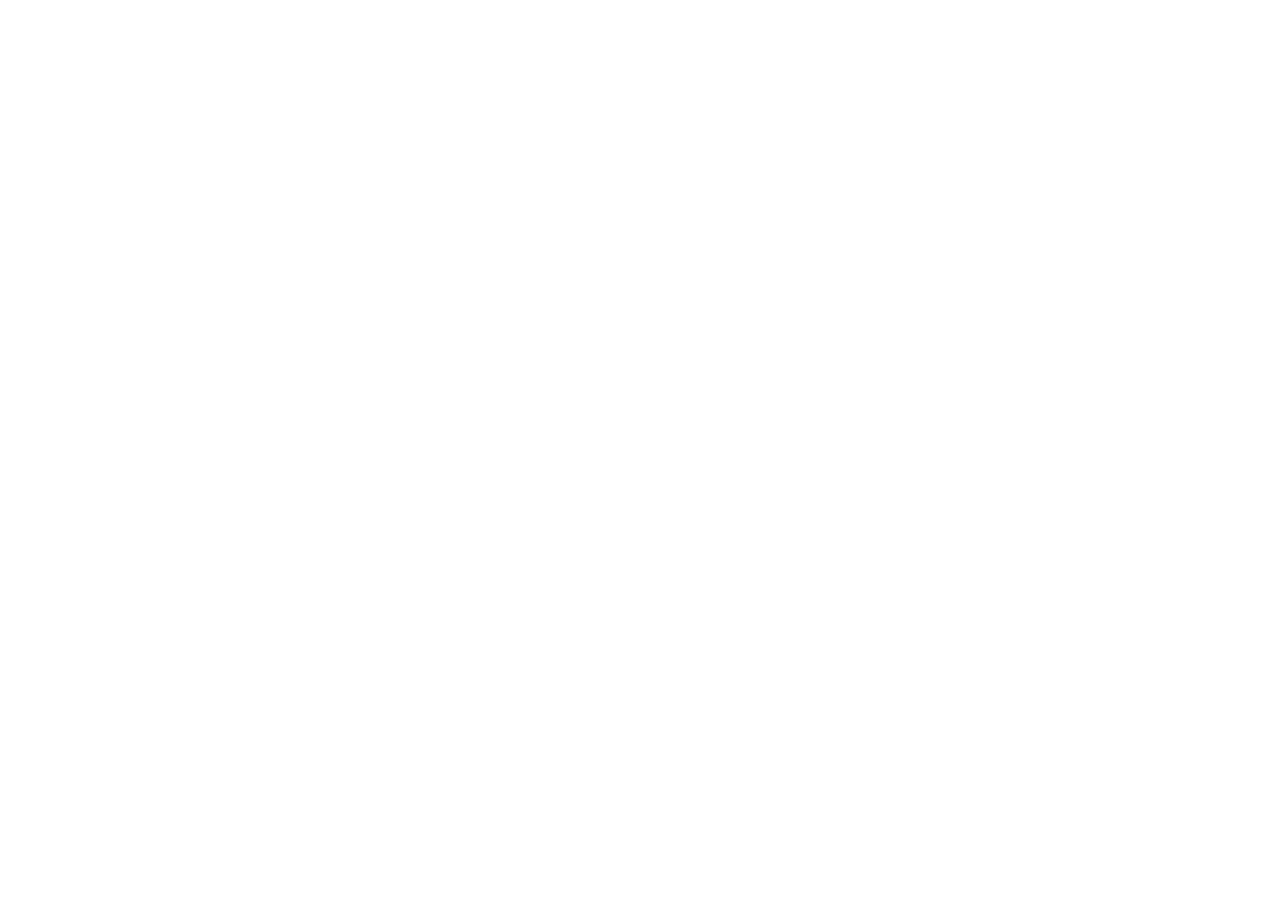
==== index.html @ 9af7d689 "first one !" ====
<!DOCTYPE html>
<html lang="fr">

<head>
    <meta charset="UTF-8">
    <meta name="viewport" content="width=device-width, initial-scale=1.0">
    <link rel="stylesheet" href="styles/style.css">
    <link rel="icon" href="ressources/img/" type="image/x-icon">
    <title>AirBnB</title>
</head>

<body>
    

    
    <script src="app.js" defer></script>
</body>

</html>
---- styles/style.css ----
* {
    box-sizing: border-box;
    margin: 0;
    padding: 0;
    color: #000;
    list-style-type: none;
    text-decoration: none;
    font-family: 'Poppins';
    color: #fff38a
}
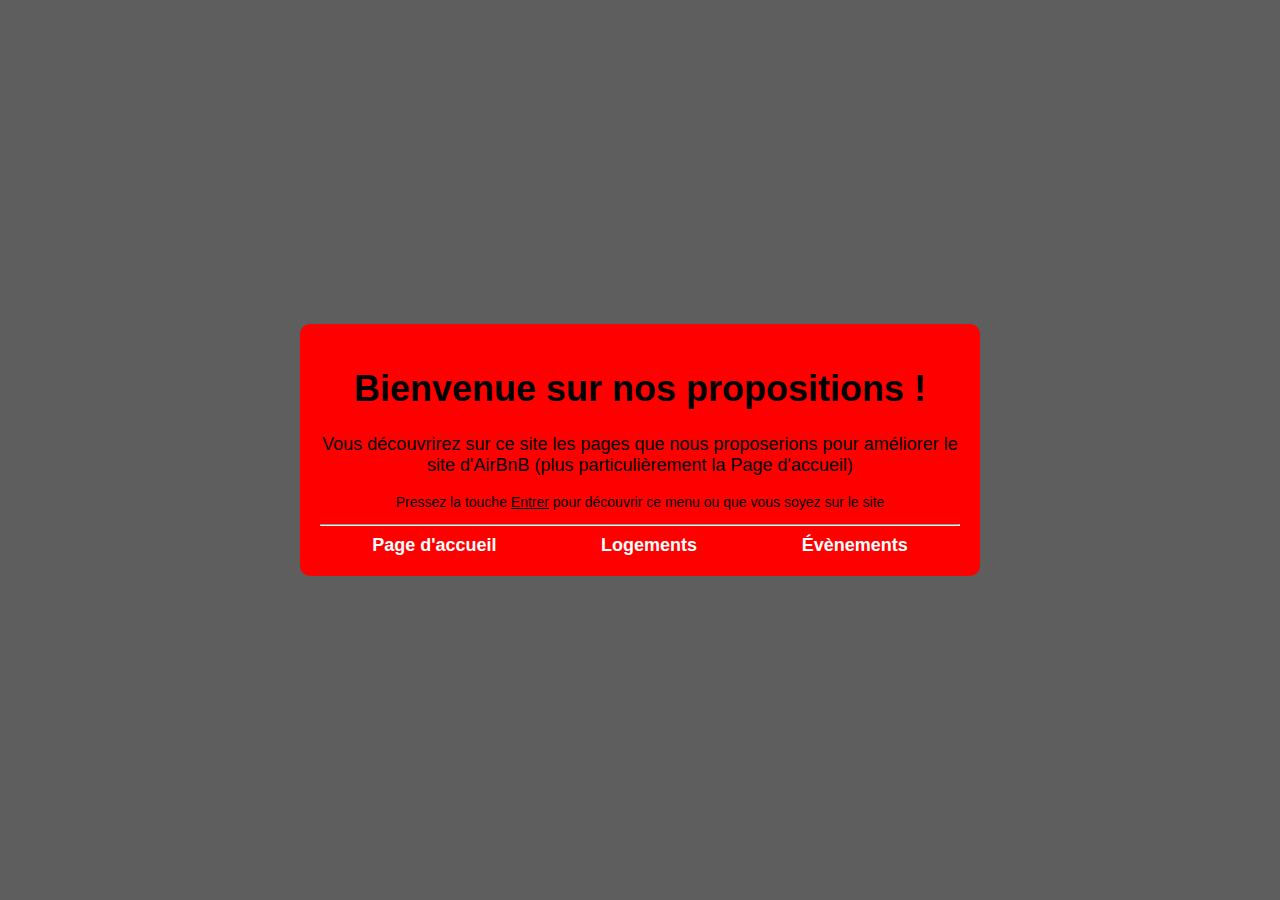
==== commit c14deaf4: "Ajout de la fonctionnalité pour faciliter la navigation" ====
--- a/index.html
+++ b/index.html
@@ -11,8 +11,32 @@
 
 <body>
     
+    
+    <header>
 
+    </header>
+
+    <main>
+
+    </main>
+
+    <footer>
+
+    </footer>
     
+    <div class="explication-site">
+        <div class="expliaction-div">
+            <h1>Bienvenue sur nos propositions !</h1>
+            <p>Vous découvrirez sur ce site les pages que nous proposerions pour améliorer le site d'AirBnB (plus particulièrement la Page d'accueil)</p>
+            <p class="littleText">Pressez la touche <u>Entrer</u> pour découvrir ce menu ou que vous soyez sur le site</p><hr>
+            <div class="row">
+                <a class="explication-lien" href="index.html">Page d'accueil</a>
+                <a class="explication-lien" href="logements.html">Logements</a>
+                <a class="explication-lien" href="evenements.html">Évènements</a>
+            </div>
+                    
+        </div>
+    </div>
     <script src="app.js" defer></script>
 </body>
 
--- a/styles/style.css
+++ b/styles/style.css
@@ -1,10 +1,72 @@
-* {
+/** Explication site **/
+
+.explication-site{
+    width: 100dvw;
+    height: 100dvh;
+    display: flex;
+    flex-direction: row;
+    justify-content: center;
+    align-items: center;
+    background-color: #000000a1;
+}
+
+.expliaction-div{
+    width: 50%;
+    padding: 20px;
+    border-radius: 10px;
+    text-align: center;
+    background-color: red;
+}
+
+.explication-lien{
+    color: #fff;
+    font-weight: bold;
+    text-decoration: none;
+    transition: color 0.3s ease;
+}
+
+.none{
+    display: none;
+}
+
+/** Style récurrents **/
+
+body {
+    width: 100%;
     box-sizing: border-box;
     margin: 0;
     padding: 0;
     color: #000;
     list-style-type: none;
     text-decoration: none;
-    font-family: 'Poppins';
-    color: #fff38a
+    font-family: 'Arial';
+    font-size: 18px;
 }
+
+a{
+    color:#000;
+    text-decoration: none;
+}
+
+.text{
+    font-weight: bold;
+}
+
+.littleText{
+    font-size: 14px;
+    margin-top: 10px;
+}
+
+.row{
+    display: flex;
+    flex-direction: row;
+    justify-content: space-around;
+    align-items: center;
+}
+
+.column{
+    display: flex;
+    flex-direction: column;
+    align-items: center;
+    justify-content: center;
+}
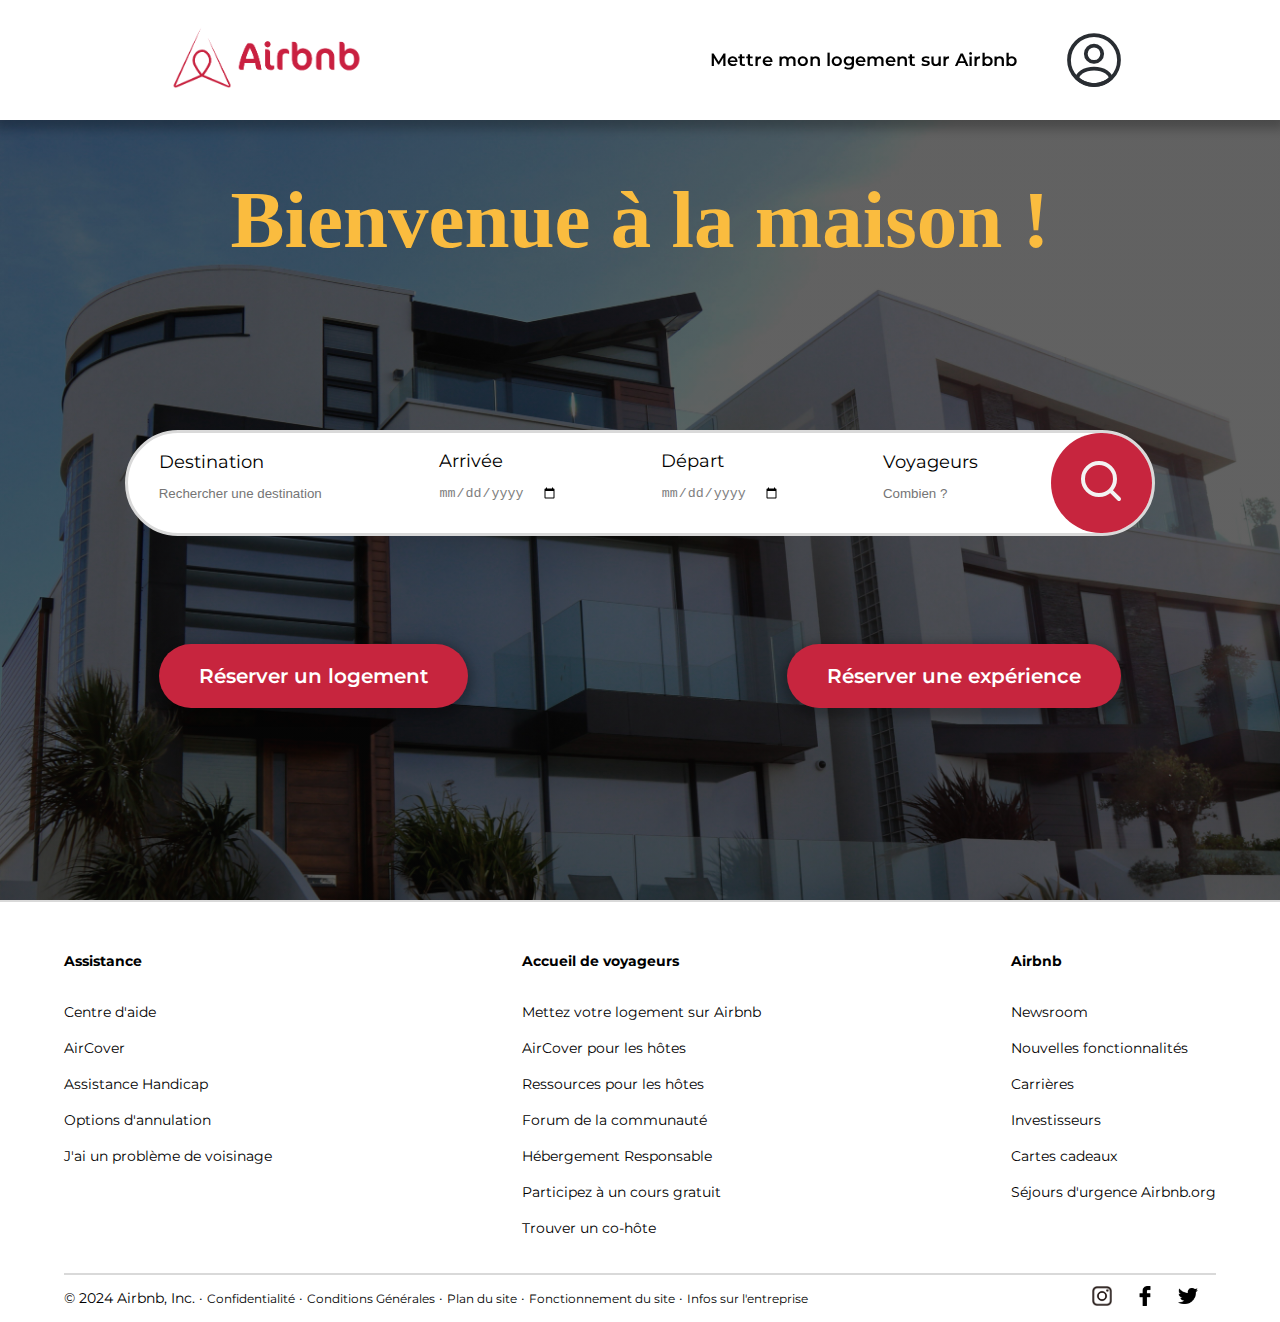
==== commit 70ad6899: "Premier test" ====
--- a/index.html
+++ b/index.html
@@ -4,28 +4,117 @@
 <head>
     <meta charset="UTF-8">
     <meta name="viewport" content="width=device-width, initial-scale=1.0">
+    <link rel="preconnect" href="https://fonts.googleapis.com">
+    <link rel="preconnect" href="https://fonts.gstatic.com" crossorigin>
+    <link href="https://fonts.googleapis.com/css2?family=Montserrat:ital,wght@0,100..900;1,100..900&display=swap" rel="stylesheet">
     <link rel="stylesheet" href="styles/style.css">
-    <link rel="icon" href="ressources/img/" type="image/x-icon">
-    <title>AirBnB</title>
+    <link rel="icon" href="ressources/img/Logo 1.png" type="image/x-icon">
+    <title>Airbnb</title>
 </head>
 
 <body>
     
     
     <header>
-
+        <a href="index.html"><img class="logo-header reveal-4" src="ressources/img/LOGO3.png" alt="Notre logo - Revenir à l'accueil"></a>
+        <div class="profil-header reveal-5">
+            <a class="btn-header" href="#">Mettre mon logement sur Airbnb</a>
+            <div class="div-profil-img ">
+                <img class="profil-img" src="ressources/img/profile-circle.svg" alt="Photo de profil">
+                <div class="popup-profil-pic none">
+                    <div id="popupContent">
+                        <a href="#" class="popup-link">Connexion</a>
+                        <a href="#" class="popup-link">Inscription</a>
+                        <a href="#" class="popup-link">Cartes Cadeaux</a>
+                        <a href="#" class="popup-link">Mettre mon logement sur Airbnb</a>
+                        <a href="#" class="popup-link">Créer une expérience</a>
+                        <a href="#" class="popup-link">Centre d'aide</a>
+                    </div>
+                </div>
+            </div>
+        </div>
     </header>
 
     <main>
 
+        <section class="hero">
+            <h1 class="hero-title reveal-1">Bienvenue à la maison !</h1>
+            <form class="hero-search reveal-2" action="">
+                <div class="hero-search-left">
+                    <div class="hero-div">
+                        <label for="destination">Destination</label>
+                        <input type="text" name="destination" class="hero-input" placeholder="Rechercher une destination">
+                    </div>
+                    <div class="hero-div">
+                        <label for="date-arrivee">Arrivée</label>
+                        <input type="date" placeholder="Quand ?" name="date-arrivee" class="hero-input">
+                    </div>
+                    <div class="hero-div">
+                        <label for="date-depart">Départ</label>
+                        <input type="date" name="date-depart" class="hero-input">
+                    </div>
+                    <div class="hero-div">
+                        <label for="nb-personnes">Voyageurs</label>
+                        <input type="number" placeholder="Combien ?" name="nb-personnes" class="hero-input" min="1" max="10">
+                    </div>
+                </div>
+                <div class="hero-search-right">
+                    <button type="submit" class="hero-submit"><img class="hero-submit-img" src="ressources/img/Search.svg" alt="Faire une recherche"></button>
+                </div>
+            </form>
+            <div class="hero-btns reveal-3">
+                <a class="hero-btn" href="logements.html">Réserver un logement</a>
+                <a class="hero-btn" href="experiences.html">Réserver une expérience</a>
+            </div>
+        </section>
+
     </main>
 
     <footer>
-
+        <div class="footer-top">
+            <div class="footer-top-div">
+                <h3 class="footer-title">Assistance</h3>
+                <a href="" class="footer-link">Centre d'aide</a>
+                <a href="" class="footer-link">AirCover</a>
+                <a href="" class="footer-link">Assistance Handicap</a>
+                <a href="" class="footer-link">Options d'annulation</a>
+                <a href="" class="footer-link">J'ai un problème de voisinage</a>
+            </div>
+            <div class="footer-top-div">
+                <h3 class="footer-title">Accueil de voyageurs</h3>
+                <a href="" class="footer-link">Mettez votre logement sur Airbnb</a>
+                <a href="" class="footer-link">AirCover pour les hôtes</a>
+                <a href="" class="footer-link">Ressources pour les hôtes</a>
+                <a href="" class="footer-link">Forum de la communauté</a>
+                <a href="" class="footer-link">Hébergement Responsable</a>
+                <a href="" class="footer-link">Participez à un cours gratuit</a>
+                <a href="" class="footer-link">Trouver un co-hôte</a>
+            </div>
+            <div class="footer-top-div">
+                <h3 class="footer-title">Airbnb</h3>
+                <a href="" class="footer-link">Newsroom</a>
+                <a href="" class="footer-link">Nouvelles fonctionnalités</a>
+                <a href="" class="footer-link">Carrières</a>
+                <a href="" class="footer-link">Investisseurs</a>
+                <a href="" class="footer-link">Cartes cadeaux</a>
+                <a href="" class="footer-link">Séjours d'urgence Airbnb.org</a>
+            </div>
+        </div>
+        <div class="footer-bottom">
+            <div class="footer-bottom-left">
+                <p class="footer-link">© 2024 Airbnb, Inc. · <a class="footer-link" href="">Confidentialité</a> · <a class="footer-link" href="">Conditions Générales</a> · <a class="footer-link" href="">Plan du site</a> · <a class="footer-link" href="">Fonctionnement du site</a> · <a class="footer-link" href="">Infos sur l'entreprise</a></p>
+            </div>
+            <div class="footer-bottom-right">
+                <a href="" class="footer-social-link"><img class="footer-social-link-img" src="ressources/img/instagram.png" alt="Voir notre Instagram"></a>
+                <a href="" class="footer-social-link"><img class="footer-social-link-img" src="ressources/img/facebook.png" alt="Voir notre Facebook"></a>
+                <a href="" class="footer-social-link"><img class="footer-social-link-img" src="ressources/img/twitter.png" alt="Voir notre Twitter"></a>
+            </div>
+        </div>
     </footer>
     
-    <div class="explication-site">
+    <div class="explication-site none">
         <div class="expliaction-div">
+            <button class="explication-btn" onclick="toggleExplication()">Fermer ╳ </button>
             <h1>Bienvenue sur nos propositions !</h1>
             <p>Vous découvrirez sur ce site les pages que nous proposerions pour améliorer le site d'AirBnB (plus particulièrement la Page d'accueil)</p>
             <p class="littleText">Pressez la touche <u>Entrer</u> pour découvrir ce menu ou que vous soyez sur le site</p><hr>
@@ -33,8 +122,8 @@
                 <a class="explication-lien" href="index.html">Page d'accueil</a>
                 <a class="explication-lien" href="logements.html">Logements</a>
                 <a class="explication-lien" href="evenements.html">Évènements</a>
-            </div>
-                    
+            </div>   
+            
         </div>
     </div>
     <script src="app.js" defer></script>
--- a/styles/style.css
+++ b/styles/style.css
@@ -1,6 +1,17 @@
+/** Police **/
+
+@font-face {
+    font-family: 'Cocon';
+    src: url('../ressources/font/CoconRegularFont.otf') format('otf'),
+         url('../ressources/font/CoconRegularFont.otf') format('otf');
+}
+
+
 /** Explication site **/
 
 .explication-site{
+    z-index:1000;
+    overflow: hidden;
     width: 100dvw;
     height: 100dvh;
     display: flex;
@@ -11,8 +22,12 @@
 }
 
 .expliaction-div{
+    display: flex;
+    flex-direction: column;
+    justify-content: center;
+    align-items: center;
     width: 50%;
-    padding: 20px;
+    padding: 2em;
     border-radius: 10px;
     text-align: center;
     background-color: red;
@@ -23,6 +38,15 @@
     font-weight: bold;
     text-decoration: none;
     transition: color 0.3s ease;
+}
+
+.explication-btn{
+    align-self: flex-end;
+    background-color: #00000000;
+    box-shadow: none;
+    border: none;
+    font-size: 20px;
+    cursor: pointer;
 }
 
 .none{
@@ -39,7 +63,7 @@
     color: #000;
     list-style-type: none;
     text-decoration: none;
-    font-family: 'Arial';
+    font-family: 'Montserrat', sans-serif;
     font-size: 18px;
 }
 
@@ -70,3 +94,358 @@
     align-items: center;
     justify-content: center;
 }
+
+
+/** Header **/
+
+header{
+    position: sticky;
+    top:0;
+    width: 100%;
+    height: 120px;
+    background-color: #fff;
+    display: flex;
+    flex-direction: row;
+    justify-content: space-around;
+    align-items: center;
+    box-shadow: 0px 4px 10px 5px #00000040;
+}
+
+.logo-header{
+    width: 220px;
+}
+
+.profil-header{
+    display: flex;
+    justify-content: flex-start;
+    align-items: center;
+    gap: 2vw;
+}
+
+.div-profil-img{
+    display: flex;
+    flex-direction: column;
+    justify-content: flex-start;
+    align-items: flex-end;
+}
+
+.profil-img{
+    width: 60px;
+    height: 60px;
+    position: relative;
+    cursor: pointer;
+}
+
+#popupContent{
+    position: absolute;
+    background-color: #fff;
+    border-radius: 10px;
+    box-shadow: 0px 4px 10px 5px #00000040;
+    transform: translate(-100%, 10%);
+    width: 350px;
+    display: flex;
+    flex-direction: column;
+    justify-content: center;
+    align-items: flex-start;
+}
+
+.popup-link{
+    color: #4f4f4f;
+    font-weight: 600;
+    text-decoration: none;
+    padding: 0.9em 0.7em;
+    width: 100%;
+}
+
+.popup-link:hover{
+    text-decoration: underline;
+}
+
+.btn-header{
+    font-weight: 600;
+    border-radius: 500px;
+    padding: 0.9em 1.2em;
+    transition: 0.1s ease-in-out;
+}
+
+.btn-header:hover{
+    background-color: #c8c8c846;
+}
+
+/** Animation Reveal **/
+
+[class*='reveal-']{
+    opacity: 0;
+}
+
+.reveal-visible{
+    opacity: 1;
+    transition: all 0.5s ease-in-out;
+}
+
+.reveal-2{
+    transition-delay: .15s;
+}
+
+.reveal-3{
+    transition-delay: .3s;
+}
+
+.reveal-4{
+    transition-delay: .45s;
+}
+
+.reveal-5{
+    transition-delay: .6s;
+}
+
+.reveal-6{
+    transition-delay: .75s;
+}
+/** Hero **/
+
+.hero{
+    background-image: linear-gradient(#070707a2, #070707a2), url('../ressources/img/pexels-expect-best-79873-323780.jpg');
+    background-size: cover;
+    background-position: center;
+    height: calc(100dvh - 120px);
+    display: flex;
+    flex-direction: column;
+    justify-content: flex-start;
+    gap: 6em;
+    align-items: center;
+}
+
+.hero-title{
+    color: #fabc3f;
+    font-size: 4.5em;
+    font-weight: bold;
+    text-align: center;
+    font-family: 'Cocon';
+}
+
+.hero-btns{
+    width: 100%;
+    display: flex;
+    justify-content: space-around;
+}
+
+.hero-btn{
+    font-size: 20px;
+    text-align: center;
+    background-color: #C7253E;
+    border-radius: 500px;
+    color: #fff;
+    font-weight: 600;
+    padding: 1em 2em;
+    border-radius: 50px;
+    box-shadow: 0 4px 10px 5px #00000040;
+}
+
+.hero-search{
+    background-color: #fff;
+    height:100px;
+    border-radius: 500px;
+    border: 3px solid #d9d9d9;
+    width: 80dvw;
+    display: flex;
+    justify-content: space-between;
+    align-items: center;
+}
+
+.hero-search-left{
+    margin-left: 3%;
+    width: 80%;
+    display: flex;
+    align-items: center;
+    justify-content: space-between;
+}
+
+.hero-submit{
+    background-color: #C7253E;
+    color: #fff;
+    border-radius: 50px;
+    padding: 1em 2em;
+    font-weight: 600;
+    border: none;
+    height: 100px;
+    cursor: pointer;
+}
+
+.hero-div{
+    display: flex;
+    flex-direction: column;
+    justify-content: center;
+    align-items: flex-start;
+}
+
+.hero-input{
+    color: grey;
+    padding: 1em 0;
+    border: none;
+    background-color: #00000000;
+}
+
+input[type='number']{
+    width: 100%;
+}
+.hero-input:focus{
+    outline: none;
+}
+
+
+/** Footer **/
+
+footer{
+    display: flex;
+    flex-direction: column;
+    align-items: center;
+    width: 100%;
+    border-top: 2px solid #d9d9d9;
+}
+
+.footer-bottom{
+    width: 90%;
+    border-top: 2px solid #d9d9d9;
+    display: flex;
+    flex-direction: row;
+    justify-content: space-between;
+    align-items: center;
+}
+
+.footer-top{
+    width: 90%;
+    display: flex;
+    justify-content: space-between;
+    align-items: flex-start;
+    gap: 2em;
+    padding: 2em 0;
+}
+
+.footer-top-div{
+    display: flex;
+    flex-direction: column;
+    justify-content: center;
+    align-items: flex-start;
+    gap: 1em;
+}
+
+.footer-title{
+    font-size: 0.8em;
+    font-weight: 700;
+    color: #000;
+}
+
+.footer-link{
+    font-size:0.8em;
+    text-decoration: none;
+}
+
+.footer-link:hover{
+    text-decoration:underline ;
+}
+
+.footer-social-link-img{
+    width: 20px;
+    height: 20px;
+    margin-right: 1em;
+}
+
+@media (max-width: 767px) {
+
+    /** Header **/
+
+    #popupContent{
+        position: absolute;
+        left: 50%;
+        transform: translateX(-50%);
+        background-color: #fff;
+        width: 90%;
+    }
+    
+    
+    .btn-header{
+        display:none;
+    }
+
+    /** Hero **/
+
+    .hero{
+        flex-direction: column;
+        justify-content: center;
+        gap: 6em;
+    }
+
+    .hero-title{
+        color: #fabc3f;
+        font-size: 2em;
+        font-weight: bold;
+        text-align: center;
+        font-family: 'Cocon';
+    }
+
+    .hero-btns{
+        flex-direction: column;
+        gap: 5vh;
+    }
+
+    .hero-btn{
+        width: 65%;
+        margin: auto;
+    }
+
+    .hero-search{
+        display: none;
+        
+    }
+
+    .hero-div{
+        display: flex;
+        flex-direction: column;
+        justify-content: center;
+        align-items: flex-start;
+    }
+
+    .hero-input{
+        color: grey;
+        padding: 1em 0;
+        border: none;
+        background-color: #00000000;
+    }
+
+    input[type='number']{
+        width: 100%;
+    }
+    .hero-input:focus{
+        outline: none;
+    }
+
+    /** Footer **/
+
+    footer{
+        display: flex;
+        flex-direction: column;
+        align-items: center;
+        width: 100%;
+        border-top: 2px solid #d9d9d9;
+    }
+
+    .footer-bottom{
+        width: 90%;
+        padding: 1em;
+        flex-direction: column-reverse;
+        justify-content: space-between;
+        align-items: center;
+    }
+
+    .footer-top{
+        width: 90%;
+        display: flex;
+        justify-content: space-around;
+        align-items: flex-start;
+        gap: 1em;
+        padding: 2em 0;
+    }
+
+
+}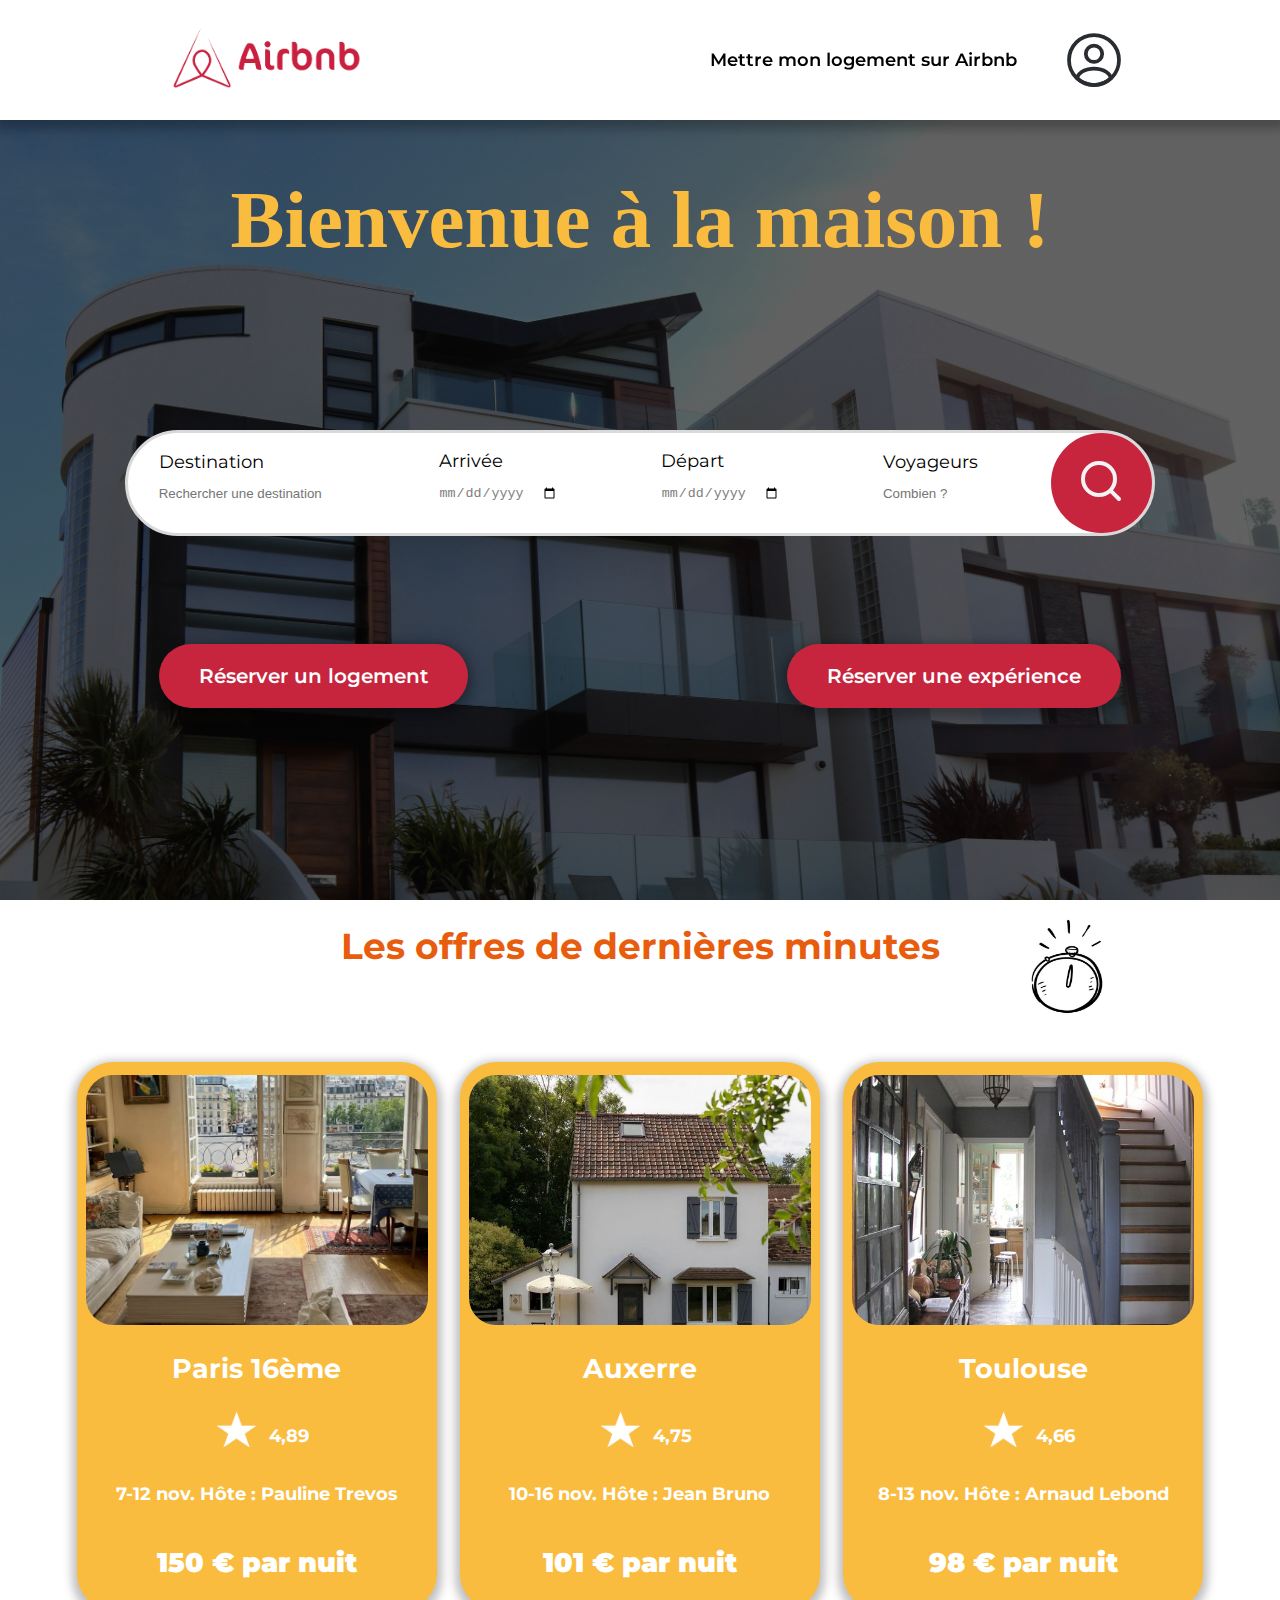
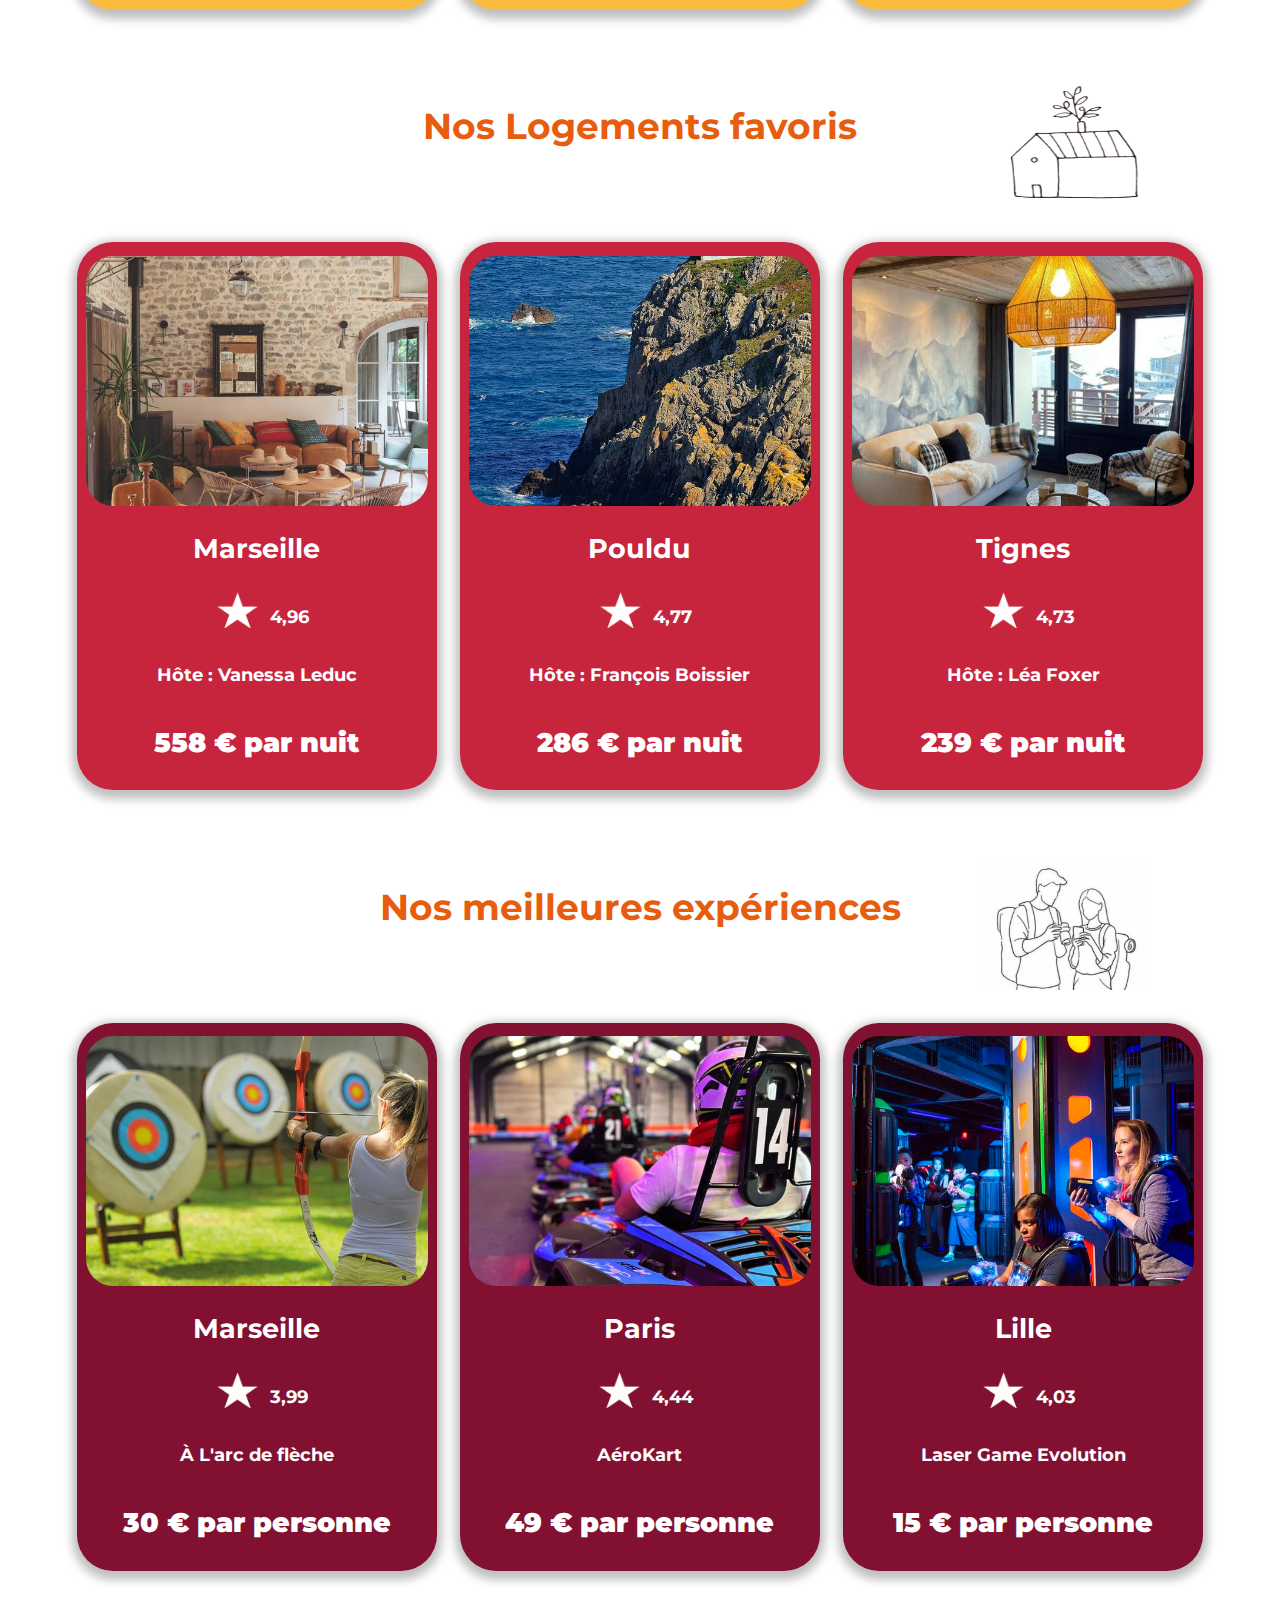
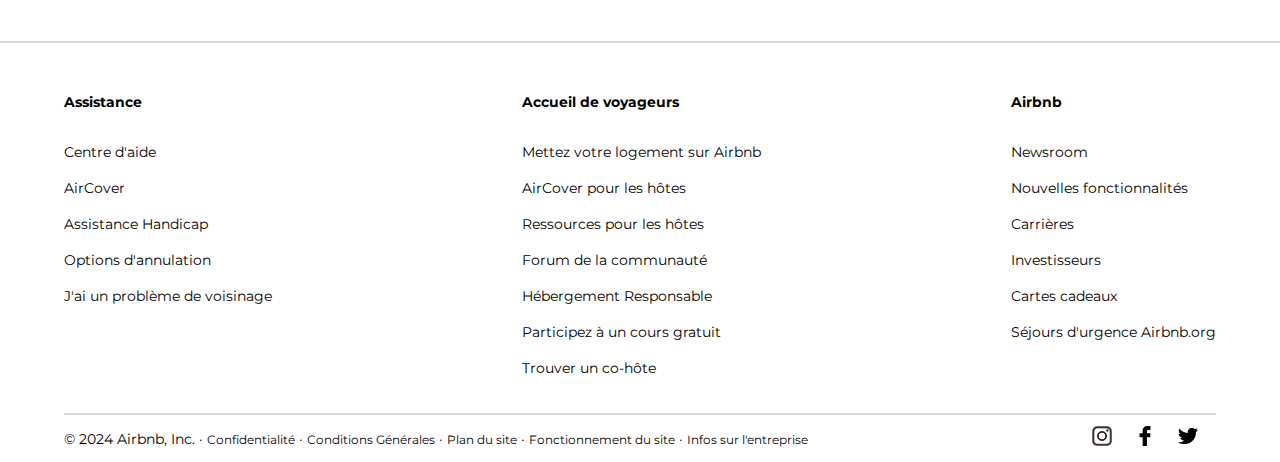
==== commit 5f8ce69b: "Premier test" ====
--- a/index.html
+++ b/index.html
@@ -8,12 +8,12 @@
     <link rel="preconnect" href="https://fonts.gstatic.com" crossorigin>
     <link href="https://fonts.googleapis.com/css2?family=Montserrat:ital,wght@0,100..900;1,100..900&display=swap" rel="stylesheet">
     <link rel="stylesheet" href="styles/style.css">
+    <link rel="stylesheet" href="styles/logements.css">
     <link rel="icon" href="ressources/img/Logo 1.png" type="image/x-icon">
     <title>Airbnb</title>
 </head>
 
 <body>
-    
     
     <header>
         <a href="index.html"><img class="logo-header reveal-4" src="ressources/img/LOGO3.png" alt="Notre logo - Revenir à l'accueil"></a>
@@ -68,6 +68,129 @@
             </div>
         </section>
 
+        <div class="imagetitre">
+            <h1 class="titre">Les offres de dernières minutes </h1>
+            <img class="imagetitre2" src="photos index/logotexte1.jpg" height="150" width="170px"> 
+        </div>
+        <div class="boxes">
+            <div class="box bg-y">
+                <img class="Imagebox" src="photos index/image 1.1jpg.jpg" alt="ImageAppartementairbnbparis1" height="250px"
+                    width="300px">
+                    <h2 class="texte">Paris 16ème</h2>
+                    <div class="etoile">
+                        <img src="photos index/etoile.png" height="40px" width="65px">
+                        <p class="texte"><b> 4,89</b></p>
+                    </div>
+                    <p class="texte"><b>7-12 nov. Hôte : Pauline Trevos</b></p>
+                    <h2 class="texte"><b>150 € par nuit</b></h2>
+            </div>
+            <div class="box bg-y">
+                <img class="Imagebox" src="photos index/image 2.1.jpg" alt="Imagemaisonairbnbauxerre1" height="250px"
+                    width="300px">
+                <h2 class="texte">Auxerre</h2>
+                <div class="etoile">
+                    <img class="etoile" src="photos index/etoile.png" height="40px" width="65px">
+                    <p class="texte"><b>4,75</b></p>
+                </div>
+                <p class="texte"><b>10-16 nov. Hôte : Jean Bruno</b></p>
+                <h2 class="texte"><b>101 € par nuit</b></h2>
+            </div>
+            <div class="box bg-y">
+                <img class="Imagebox" src="photos index/image 3.1.jpg" alt="Imagemaisonairbnbtoulouse1" height="250px"
+                    width="300px">
+                <h2 class="texte">Toulouse</h2>
+                <div class="etoile">
+                    <img class="etoile" src="photos index/etoile.png" height="40px" width="65px">
+                    <p class="texte"><b>4,66</b></p>
+                </div>
+                <p class="texte"><b>8-13 nov. Hôte : Arnaud Lebond</b></p>
+                <h2 class="texte"><b>98 € par nuit</b></h2>
+            </div>
+        </div>
+    
+        <div class="imagetitre">
+            <h1 class="titre">Nos Logements favoris </h1>
+            <img class="imagetitre2" src="photos logements/illustrationlogement.png" height="130" width="170px"> 
+        </div>
+    
+        <div class="boxes">
+            <div class="box bg-r">
+                <img class="Imagebox" src="photos index/Image 4.1.jpg" alt="Imagevillamarseille1" height="250px"
+                    width="300px">
+                    <h2 class="texte">Marseille</h2>
+                    <div class="etoile">
+                        <img src="photos index/etoile.png" height="40px" width="65px">
+                        <p class="texte"><b> 4,96</b></p>
+                    </div>
+                    <p class="texte"><b>Hôte : Vanessa Leduc </b></p>
+                    <h2 class="texte"><b>558 € par nuit</b></h2>
+            </div>
+            <div class="box bg-r">
+                <img class="Imagebox" src="photos index/image 5.1.jpg" alt="Imagemaisonpouldu1" height="250px"
+                    width="300px">
+                <h2 class="texte">Pouldu</h2>
+                <div class="etoile">
+                    <img class="etoile" src="photos index/etoile.png" height="40px" width="65px">
+                    <p class="texte"><b>4,77</b></p>
+                </div>
+                <p class="texte"><b>Hôte : François Boissier</b></p>
+                <h2 class="texte"><b>286 € par nuit</b></h2>
+            </div>
+            <div class="box bg-r">
+                <img class="Imagebox" src="photos index/image 6.1.jpg" alt="Imageappartementtignes1" height="250px"
+                    width="300px">
+                <h2 class="texte">Tignes</h2>
+                <div class="etoile">
+                    <img class="etoile" src="photos index/etoile.png" height="40px" width="65px">
+                    <p class="texte"><b>4,73</b></p>
+                </div>
+                <p class="texte"><b>Hôte : Léa Foxer</b></p>
+                <h2 class="texte"><b>239 € par nuit</b></h2>
+            </div>
+        </div>
+        
+        <div class="imagetitre">
+            <h1 class="titre">Nos meilleures expériences  </h1>
+            <img class="imagetitre2" src="photos logements/photoexperience.png" height="130" width="170px"> 
+        </div>
+        
+        <div class="boxes">
+            <div class="box bg-p">
+                <img class="Imagebox" src="photos index/tiralarc1.jpg" alt="Imagetiralarc1" height="250px"
+                    width="300px">
+    
+                    <h2 class="texte">Marseille</h2>
+                    <div class="etoile">
+                        <img src="photos index/etoile.png" height="40px" width="65px">
+                        <p class="texte"><b> 3,99</b></p>
+                    </div>
+                    <p class="texte"><b>À L'arc de flèche</b></p>
+                    <h2 class="texte"><b>30 € par personne</b></h2>
+            </div>
+            <div class="box bg-p">
+                <img class="Imagebox" src="photos index/karting1.jpg" alt="Imagemkarting1" height="250px"
+                    width="300px">
+                <h2 class="texte">Paris</h2>
+                <div class="etoile">
+                    <img class="etoile" src="photos index/etoile.png" height="40px" width="65px">
+                    <p class="texte"><b>4,44</b></p>
+                </div>
+                <p class="texte"><b>AéroKart</b></p>
+                <h2 class="texte"><b> 49 € par personne</b></h2>
+            </div>
+            <div class="box bg-p">
+                <img class="Imagebox" src="photos index/lasergame1.jpg" alt="Imagelasergame1" height="250px"
+                    width="300px">
+                <h2 class="texte">Lille</h2>
+                <div class="etoile">
+                    <img class="etoile" src="photos index/etoile.png" height="40px" width="65px">
+                    <p class="texte"><b>4,03</b></p>
+                </div>
+                <p class="texte"><b>Laser Game Evolution</b></p>
+                <h2 class="texte"><b>15 € par personne</b></h2>
+            </div>
+        </div>
+
     </main>
 
     <footer>
--- a/styles/style.css
+++ b/styles/style.css
@@ -99,6 +99,7 @@
 /** Header **/
 
 header{
+    z-index: 1000;
     position: sticky;
     top:0;
     width: 100%;
--- a/styles/logements.css
+++ b/styles/logements.css
@@ -0,0 +1,138 @@
+.bg-y{
+    background-color: #fabc3f;
+}
+.bg-o{
+    background-color: #e85c0d;
+}
+.bg-r{
+    background-color: #c7253e;
+}
+.bg-p{
+    background-color: #821131;
+}
+
+.titre {
+    text-align: center;
+    font-family:"Montserrat";
+    color: #E85C0D;
+}
+
+.imagetitre {
+    display: flex;
+    align-items: center;
+    justify-content:center;
+    position: relative;
+}
+
+.imagetitre2{
+    position: absolute;
+    top: 0;
+    right:10%;
+}
+
+main{
+    display: flex;
+    flex-direction: column;
+    justify-content: center;
+}
+
+.spaced-vertically{
+    margin: 5vh auto;
+}
+
+.logement-filtres{
+    width: 80dvw;
+    margin: auto;
+    display: flex;
+    flex-direction: row;
+    justify-content: space-around;
+    align-items: center;
+    flex-wrap: wrap;
+    border-radius: 50px;
+    border: 3px solid #d9d9d9;
+}
+
+.logement-filtre{
+    text-align: center;
+    font-weight: 500;
+    padding: 0.7em 0.9em;
+    border-radius: 50px;
+    transition: 0.2s ease-in-out;
+}
+
+.logement-filtre:hover{
+    background-color: #f5f5f5;
+    color: #000;
+}
+
+.texte {
+    color: #ffffff;
+    font-family:"Montserrat";
+
+}
+
+.boxes {
+    display: flex;
+    justify-content: space-around;
+    flex-direction: row;
+    flex-wrap: wrap;
+    gap: 10px;
+    margin: 50px;
+    padding: 20px;
+}
+
+.box {
+    display: flex;
+    flex-direction: column;
+    height: 530px;
+    width: 30%;
+    box-shadow: 0 4px 10px 5px #00000040;
+    text-align: center;
+    border-radius: 2em;
+    padding: 0.5em;
+}
+
+.etoile {
+    display: flex;
+    justify-content:center
+}
+
+.Imagebox {
+    border-radius: 1.5em;
+    width: 100%;
+    margin:auto;
+    object-fit: cover;
+    
+}
+
+@media (max-width: 1024px) {
+    .imagetitre2{
+        display: none;
+    }
+    
+    main{
+        display: flex;
+        flex-direction: column;
+        justify-content: center;
+        align-items: center;
+    }
+
+    .logement-filtres{
+        display: none;
+    }
+    
+    .boxes {
+        justify-content: center;
+        flex-direction: column;
+        align-items: center;
+        flex-wrap: wrap;
+        gap: 5vh;
+        margin: 0px;
+    }
+    
+    .box {
+        width: 80dvw;
+    }
+    
+    
+}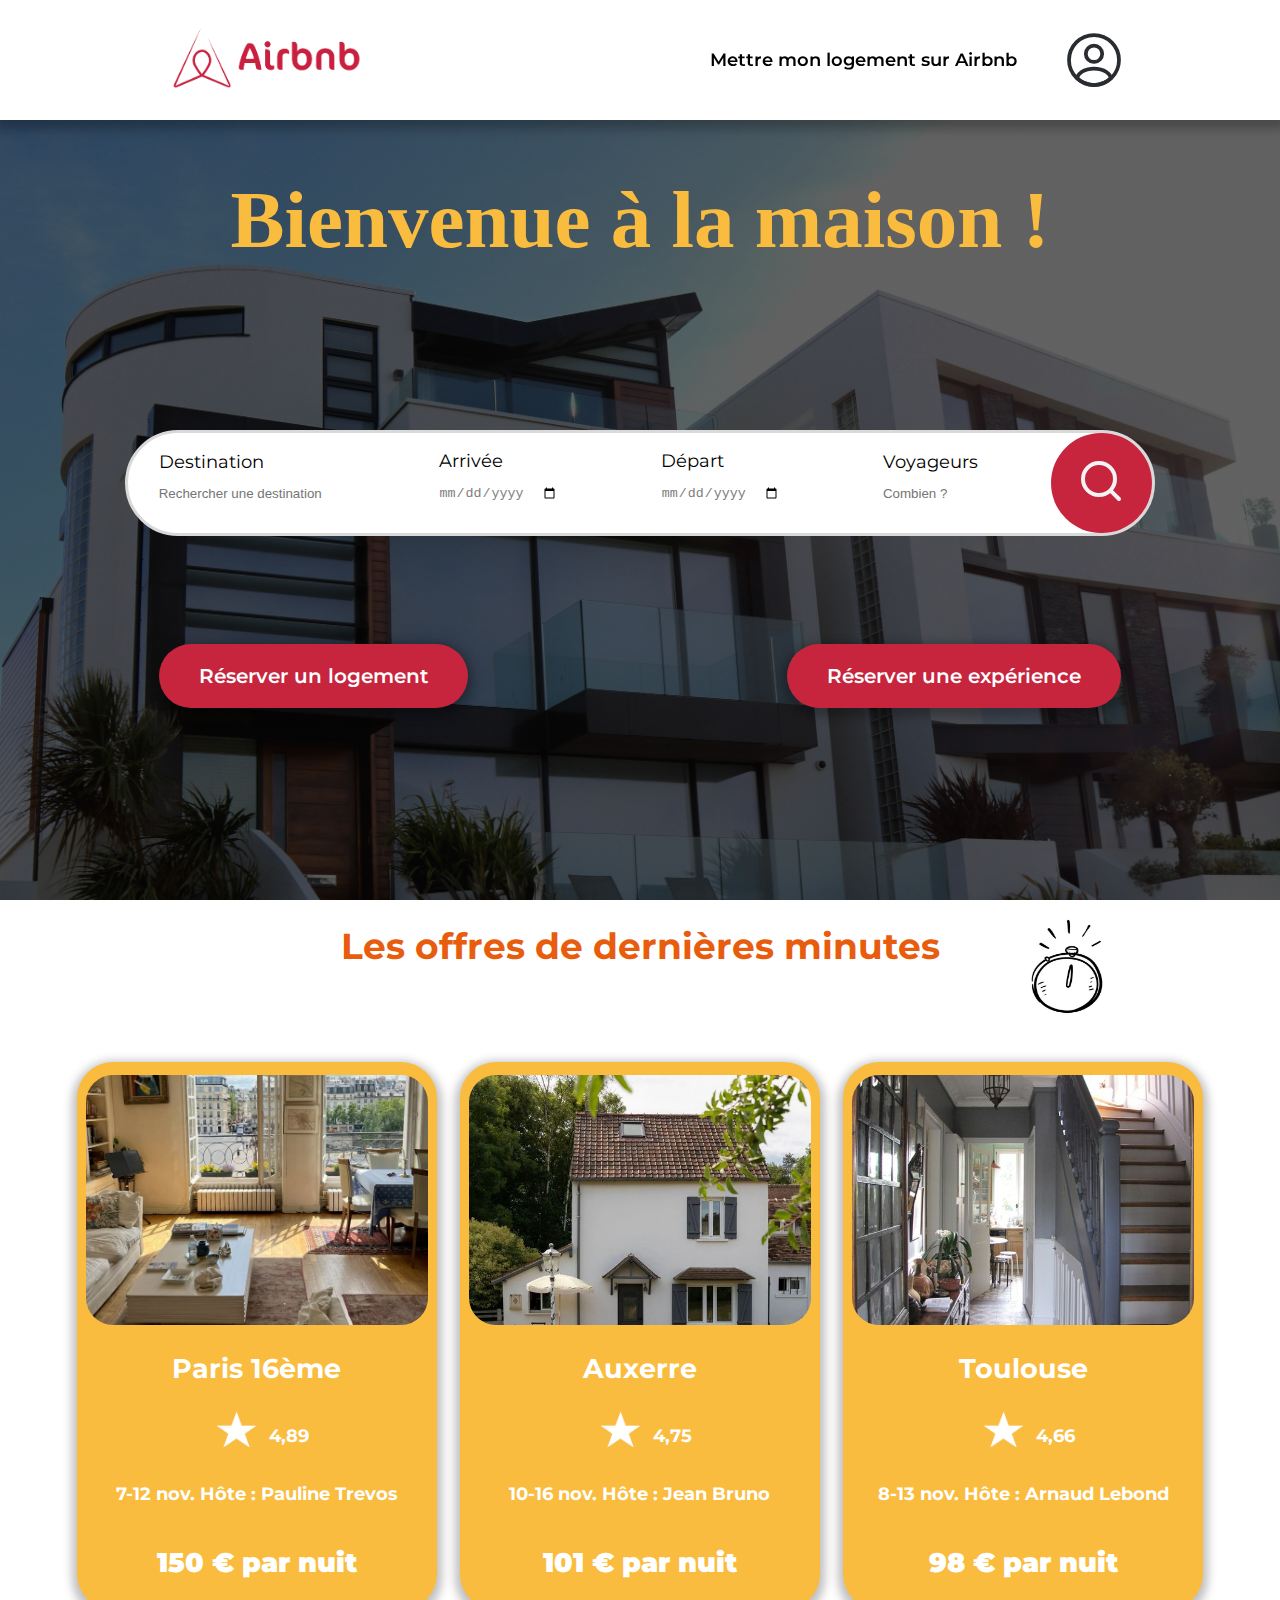
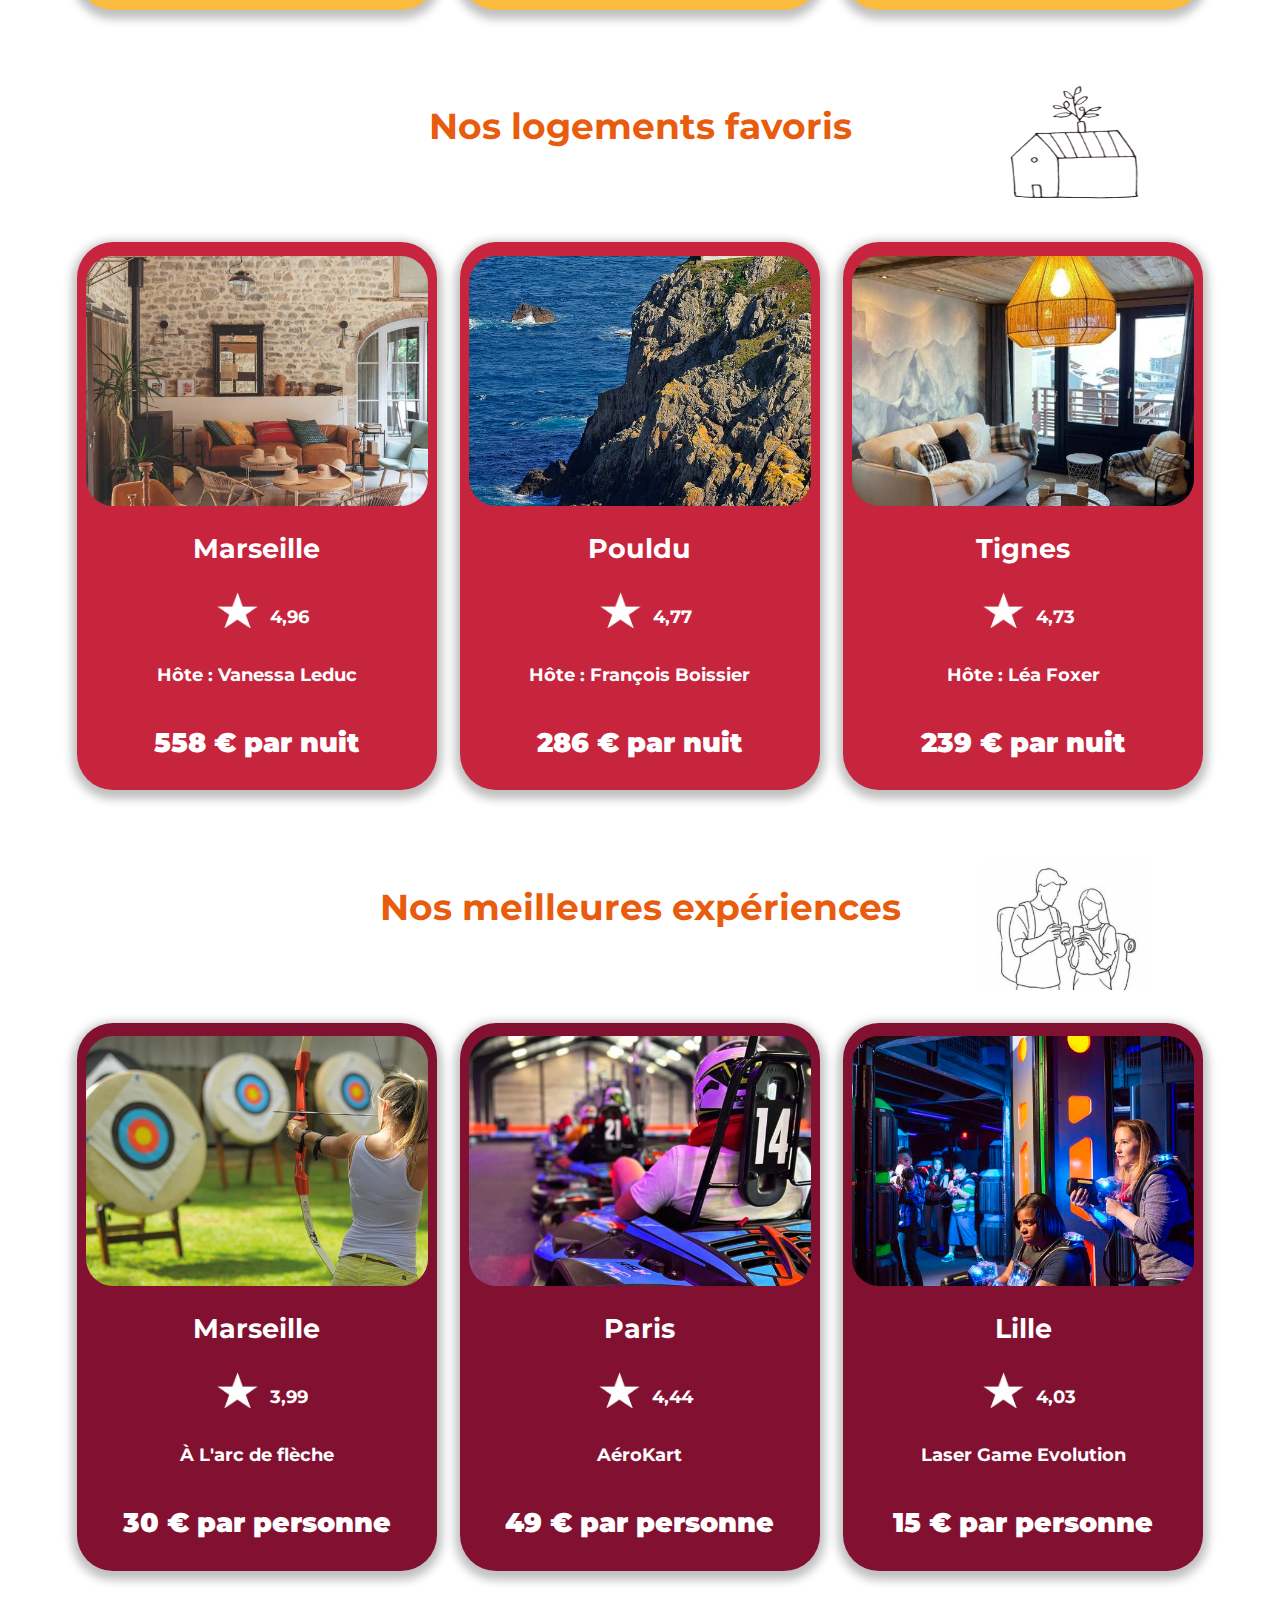
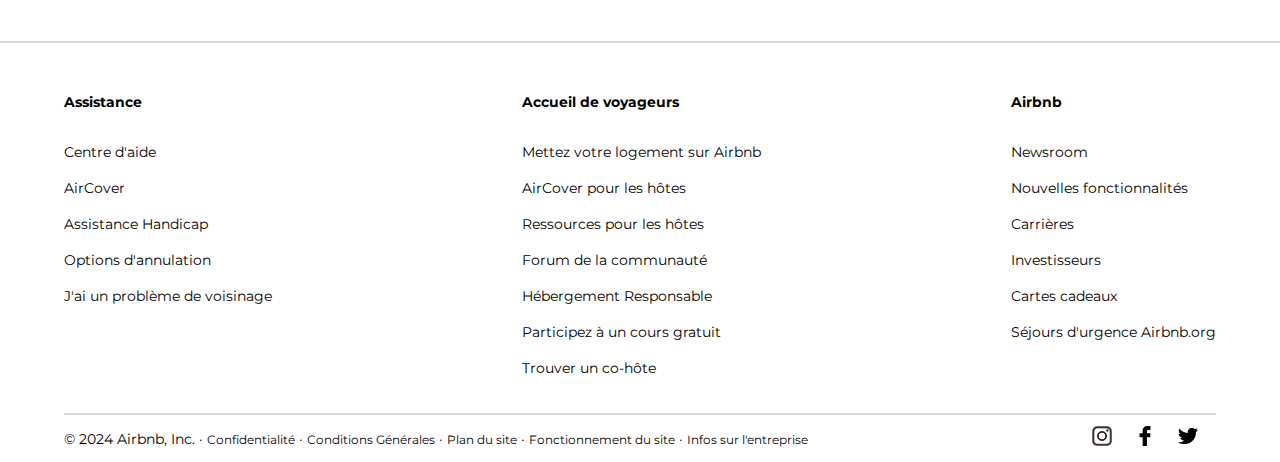
==== commit 853b2ec0: "Final" ====
--- a/index.html
+++ b/index.html
@@ -96,8 +96,7 @@
                 <h2 class="texte"><b>101 € par nuit</b></h2>
             </div>
             <div class="box bg-y">
-                <img class="Imagebox" src="photos index/image 3.1.jpg" alt="Imagemaisonairbnbtoulouse1" height="250px"
-                    width="300px">
+                <img class="Imagebox" src="photos index/image 3.1.jpg" alt="Imagemaisonairbnbtoulouse1" height="250px" width="300px">
                 <h2 class="texte">Toulouse</h2>
                 <div class="etoile">
                     <img class="etoile" src="photos index/etoile.png" height="40px" width="65px">
@@ -109,7 +108,7 @@
         </div>
     
         <div class="imagetitre">
-            <h1 class="titre">Nos Logements favoris </h1>
+            <h1 class="titre">Nos logements favoris </h1>
             <img class="imagetitre2" src="photos logements/illustrationlogement.png" height="130" width="170px"> 
         </div>
     
--- a/styles/style.css
+++ b/styles/style.css
@@ -215,6 +215,7 @@
     justify-content: flex-start;
     gap: 6em;
     align-items: center;
+    width: 100dvw;
 }
 
 .hero-title{
--- a/styles/logements.css
+++ b/styles/logements.css
@@ -34,6 +34,7 @@
     display: flex;
     flex-direction: column;
     justify-content: center;
+    width: 100dvw;
 }
 
 .spaced-vertically{
@@ -102,8 +103,8 @@
     width: 100%;
     margin:auto;
     object-fit: cover;
-    
 }
+
 
 @media (max-width: 1024px) {
     .imagetitre2{
